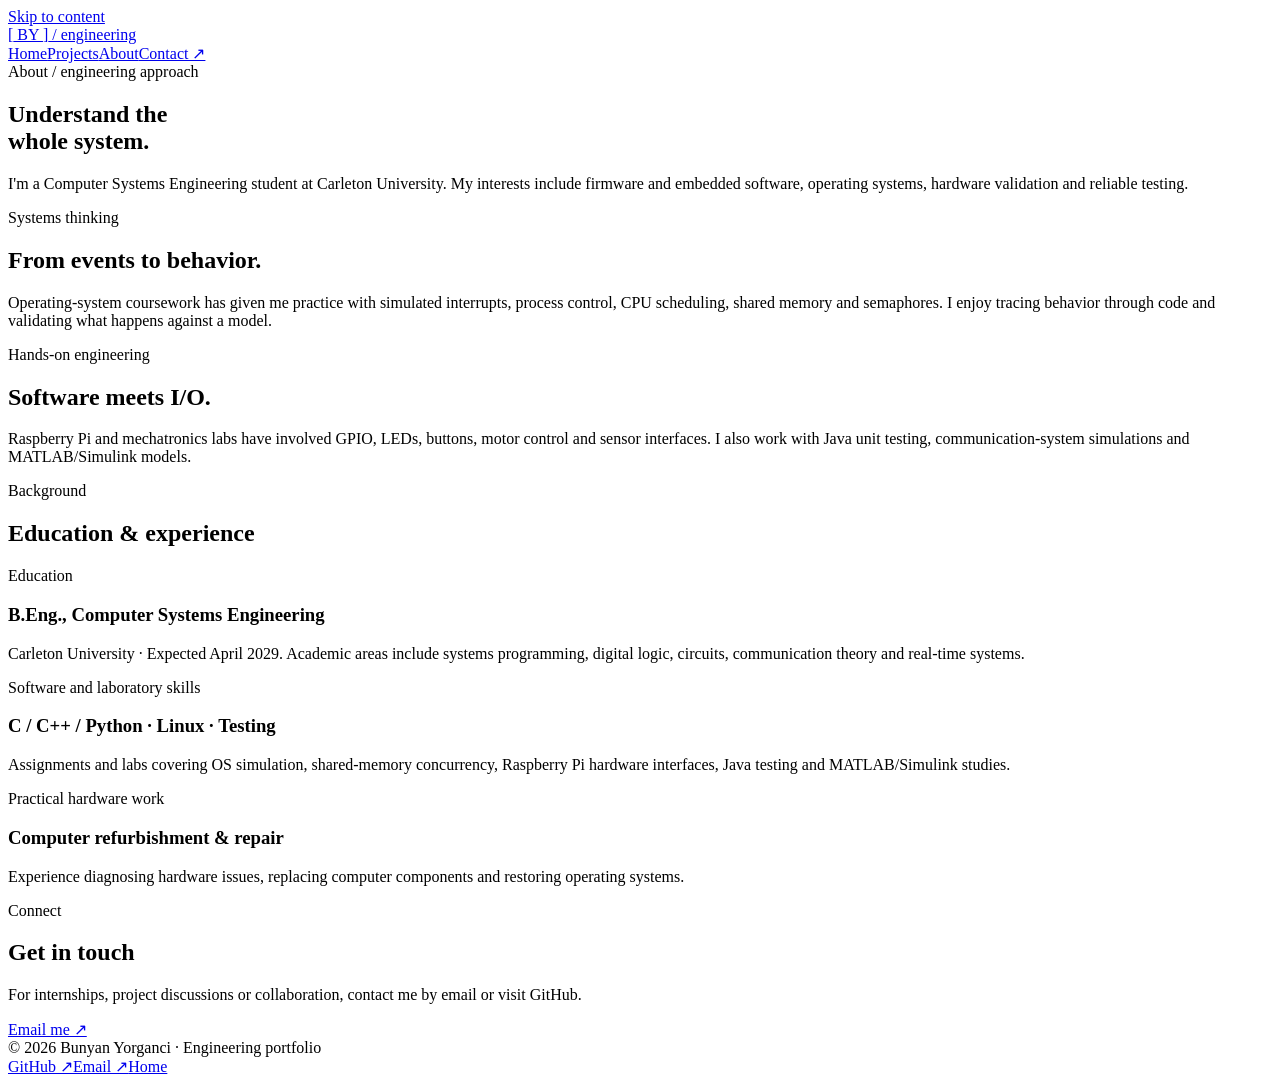
==== about.html @ 50c6dd66 "2026 Refresh" ====
<!doctype html>
<html lang="en"><head><meta charset="utf-8"><meta name="viewport" content="width=device-width, initial-scale=1"><meta name="theme-color" content="#0b1017"><meta name="description" content="About Bunyan Yorganci, a Computer Systems Engineering student interested in C/C++, embedded systems, communication theory, Linux and software verification."><meta property="og:type" content="website"><meta property="og:title" content="About | Bunyan Yorganci"><meta property="og:description" content="About Bunyan Yorganci, a Computer Systems Engineering student interested in C/C++, embedded systems, communication theory, Linux and software verification."><title>About | Bunyan Yorganci</title><link rel="icon" href="data:image/svg+xml,%3Csvg xmlns='http://www.w3.org/2000/svg' viewBox='0 0 64 64'%3E%3Crect width='64' height='64' rx='12' fill='%230b1017'/%3E%3Ctext x='50%25' y='54%25' dominant-baseline='middle' text-anchor='middle' fill='%2374e1ce' font-size='28' font-family='monospace'%3EBY%3C/text%3E%3C/svg%3E"><link rel="stylesheet" href="assets/css/portfolio.css"></head>
<body><a class="skip" href="#main">Skip to content</a><header class="site-header"><div class="wrap header-inner"><a class="wordmark" href="index.html" aria-label="Bunyan Yorganci home"><span class="bracket">[</span> BY <span class="bracket">]</span> / engineering</a><nav class="main-nav" aria-label="Main navigation"><a href="index.html" >Home</a><a href="projects.html" >Projects</a><a href="about.html" aria-current="page">About</a><a class="nav-contact" href="mailto:bunyanyorganci@gmail.com">Contact ↗</a></nav></div></header>
<main id="main"><section class="page-intro wrap"><div class="eyebrow">About / engineering approach</div><h1>Understand the<br><span class="accent">whole system.</span></h1><p class="lead">I'm a Computer Systems Engineering student at Carleton University. My interests include firmware and embedded software, operating systems, hardware validation and reliable testing.</p></section>
<section class="section"><div class="wrap two-col"><div class="text-panel"><div class="eyebrow" style="margin-bottom:15px">Systems thinking</div><h2>From events to behavior.</h2><p>Operating-system coursework has given me practice with simulated interrupts, process control, CPU scheduling, shared memory and semaphores. I enjoy tracing behavior through code and validating what happens against a model.</p></div><div class="text-panel"><div class="eyebrow" style="margin-bottom:15px">Hands-on engineering</div><h2>Software meets I/O.</h2><p>Raspberry Pi and mechatronics labs have involved GPIO, LEDs, buttons, motor control and sensor interfaces. I also work with Java unit testing, communication-system simulations and MATLAB/Simulink models.</p></div></div></section>
<section class="section"><div class="wrap"><div class="section-head"><div><div class="eyebrow">Background</div><h2>Education &amp; experience</h2></div></div><div class="timeline"><div class="timeline-entry"><div class="eyebrow">Education</div><h3>B.Eng., Computer Systems Engineering</h3><p>Carleton University · Expected April 2029. Academic areas include systems programming, digital logic, circuits, communication theory and real-time systems.</p></div><div class="timeline-entry"><div class="eyebrow">Software and laboratory skills</div><h3>C / C++ / Python · Linux · Testing</h3><p>Assignments and labs covering OS simulation, shared-memory concurrency, Raspberry Pi hardware interfaces, Java testing and MATLAB/Simulink studies.</p></div><div class="timeline-entry"><div class="eyebrow">Practical hardware work</div><h3>Computer refurbishment &amp; repair</h3><p>Experience diagnosing hardware issues, replacing computer components and restoring operating systems.</p></div></div></div></section>
<section class="section"><div class="wrap"><div class="callout"><div><div class="eyebrow">Connect</div><h2>Get in touch</h2><p>For internships, project discussions or collaboration, contact me by email or visit GitHub.</p></div><a class="btn btn-primary" href="mailto:bunyanyorganci@gmail.com">Email me ↗</a></div></div></section></main><footer class="footer"><div class="wrap footer-inner"><span>© 2026 Bunyan Yorganci · Engineering portfolio</span><div class="footer-links"><a href="https://github.com/Yorganci" target="_blank" rel="noopener noreferrer">GitHub ↗</a><a href="mailto:bunyanyorganci@gmail.com">Email ↗</a><a href="index.html">Home</a></div></div></footer></body></html>
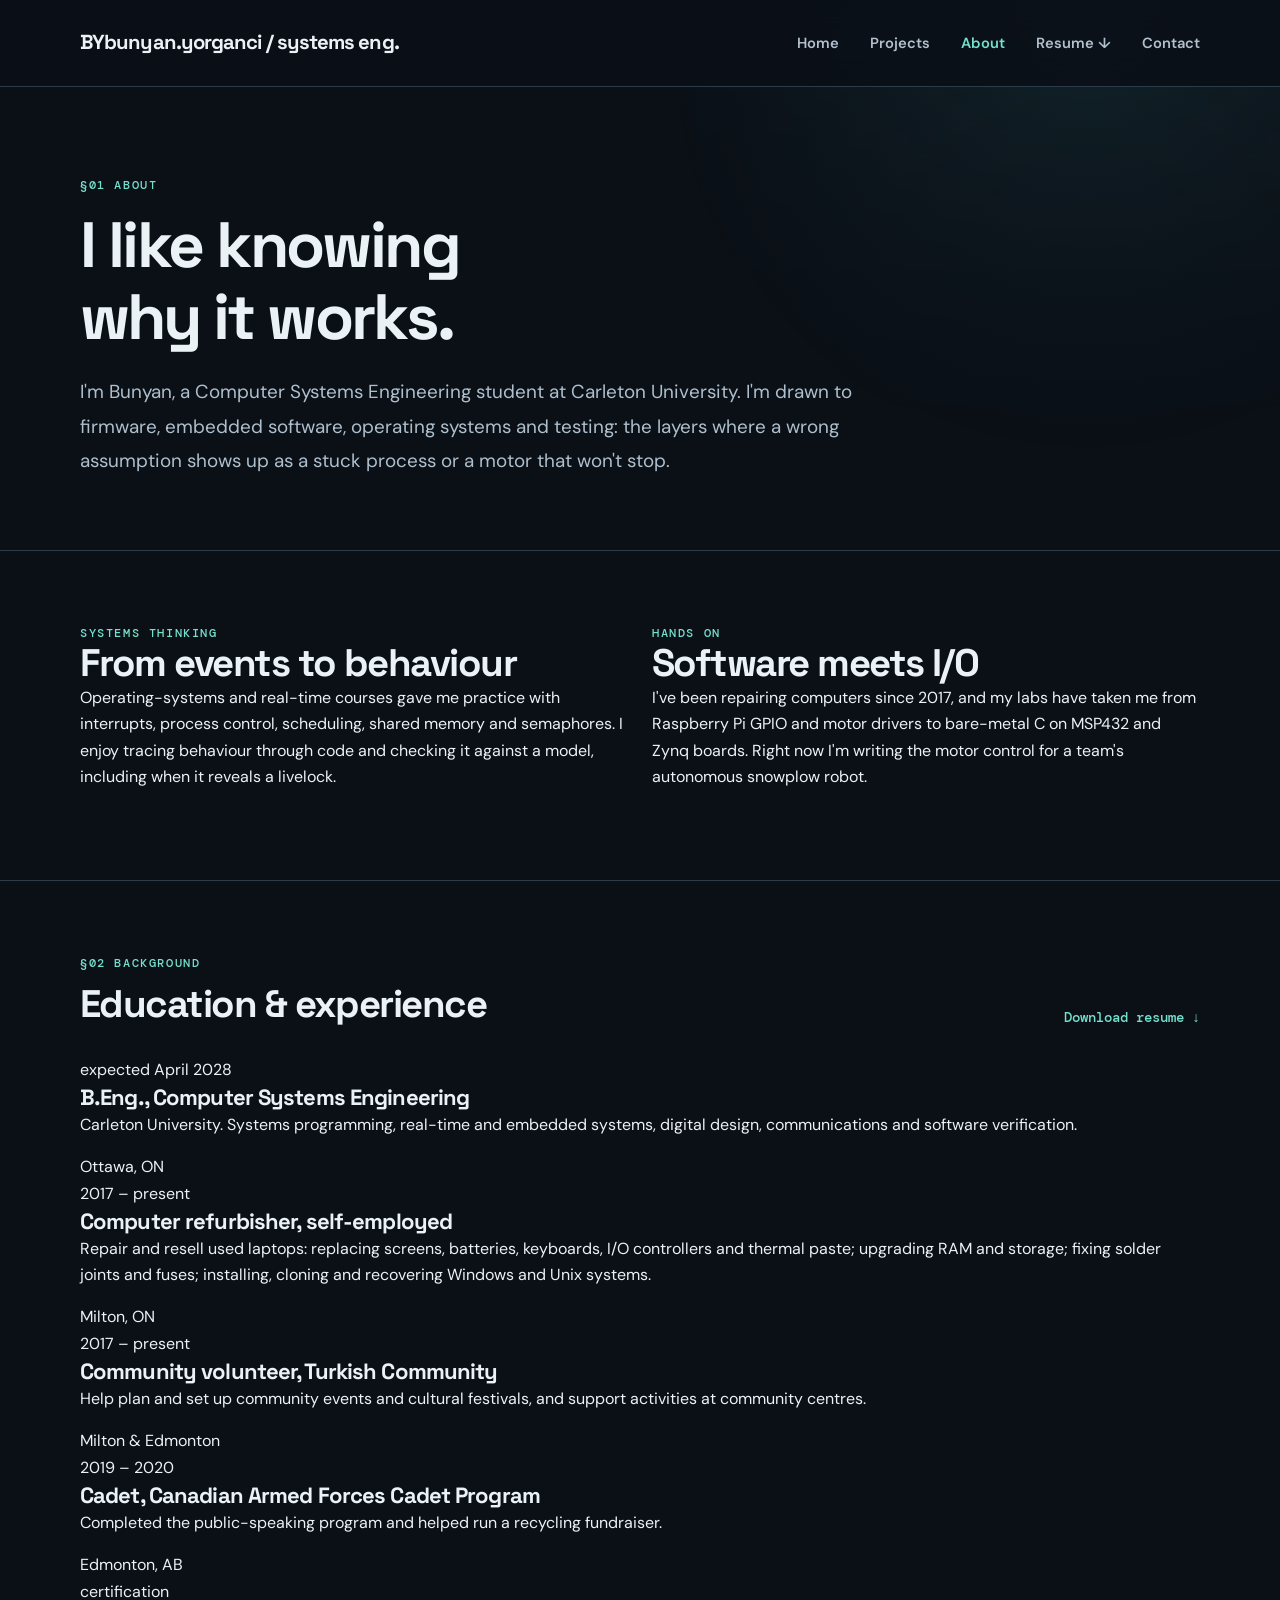
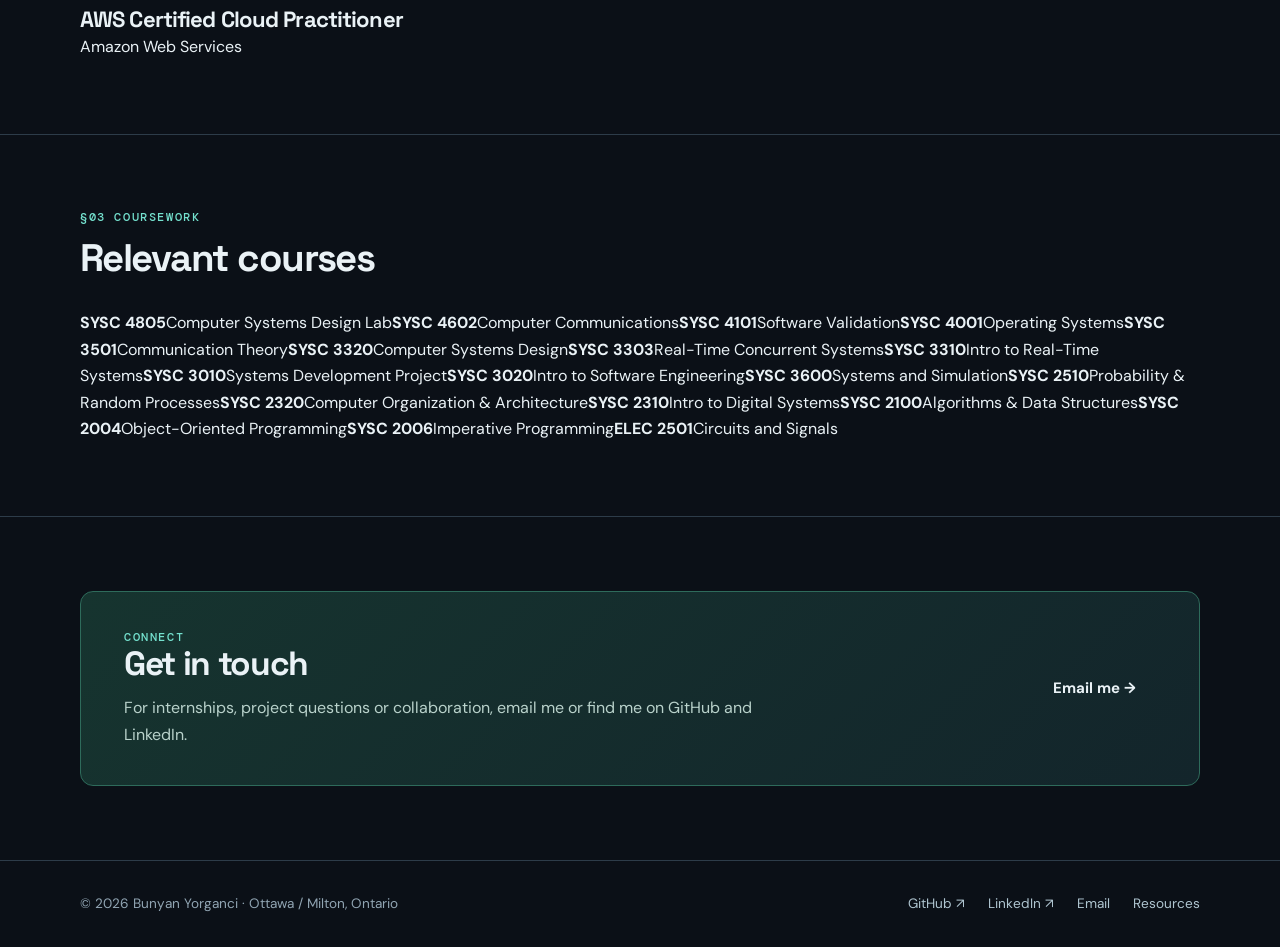
==== commit 592eefe7: "2026 V2" ====
--- a/about.html
+++ b/about.html
@@ -1,7 +1,65 @@
 <!doctype html>
-<html lang="en"><head><meta charset="utf-8"><meta name="viewport" content="width=device-width, initial-scale=1"><meta name="theme-color" content="#0b1017"><meta name="description" content="About Bunyan Yorganci, a Computer Systems Engineering student interested in C/C++, embedded systems, communication theory, Linux and software verification."><meta property="og:type" content="website"><meta property="og:title" content="About | Bunyan Yorganci"><meta property="og:description" content="About Bunyan Yorganci, a Computer Systems Engineering student interested in C/C++, embedded systems, communication theory, Linux and software verification."><title>About | Bunyan Yorganci</title><link rel="icon" href="data:image/svg+xml,%3Csvg xmlns='http://www.w3.org/2000/svg' viewBox='0 0 64 64'%3E%3Crect width='64' height='64' rx='12' fill='%230b1017'/%3E%3Ctext x='50%25' y='54%25' dominant-baseline='middle' text-anchor='middle' fill='%2374e1ce' font-size='28' font-family='monospace'%3EBY%3C/text%3E%3C/svg%3E"><link rel="stylesheet" href="assets/css/portfolio.css"></head>
-<body><a class="skip" href="#main">Skip to content</a><header class="site-header"><div class="wrap header-inner"><a class="wordmark" href="index.html" aria-label="Bunyan Yorganci home"><span class="bracket">[</span> BY <span class="bracket">]</span> / engineering</a><nav class="main-nav" aria-label="Main navigation"><a href="index.html" >Home</a><a href="projects.html" >Projects</a><a href="about.html" aria-current="page">About</a><a class="nav-contact" href="mailto:bunyanyorganci@gmail.com">Contact ↗</a></nav></div></header>
-<main id="main"><section class="page-intro wrap"><div class="eyebrow">About / engineering approach</div><h1>Understand the<br><span class="accent">whole system.</span></h1><p class="lead">I'm a Computer Systems Engineering student at Carleton University. My interests include firmware and embedded software, operating systems, hardware validation and reliable testing.</p></section>
-<section class="section"><div class="wrap two-col"><div class="text-panel"><div class="eyebrow" style="margin-bottom:15px">Systems thinking</div><h2>From events to behavior.</h2><p>Operating-system coursework has given me practice with simulated interrupts, process control, CPU scheduling, shared memory and semaphores. I enjoy tracing behavior through code and validating what happens against a model.</p></div><div class="text-panel"><div class="eyebrow" style="margin-bottom:15px">Hands-on engineering</div><h2>Software meets I/O.</h2><p>Raspberry Pi and mechatronics labs have involved GPIO, LEDs, buttons, motor control and sensor interfaces. I also work with Java unit testing, communication-system simulations and MATLAB/Simulink models.</p></div></div></section>
-<section class="section"><div class="wrap"><div class="section-head"><div><div class="eyebrow">Background</div><h2>Education &amp; experience</h2></div></div><div class="timeline"><div class="timeline-entry"><div class="eyebrow">Education</div><h3>B.Eng., Computer Systems Engineering</h3><p>Carleton University · Expected April 2029. Academic areas include systems programming, digital logic, circuits, communication theory and real-time systems.</p></div><div class="timeline-entry"><div class="eyebrow">Software and laboratory skills</div><h3>C / C++ / Python · Linux · Testing</h3><p>Assignments and labs covering OS simulation, shared-memory concurrency, Raspberry Pi hardware interfaces, Java testing and MATLAB/Simulink studies.</p></div><div class="timeline-entry"><div class="eyebrow">Practical hardware work</div><h3>Computer refurbishment &amp; repair</h3><p>Experience diagnosing hardware issues, replacing computer components and restoring operating systems.</p></div></div></div></section>
-<section class="section"><div class="wrap"><div class="callout"><div><div class="eyebrow">Connect</div><h2>Get in touch</h2><p>For internships, project discussions or collaboration, contact me by email or visit GitHub.</p></div><a class="btn btn-primary" href="mailto:bunyanyorganci@gmail.com">Email me ↗</a></div></div></section></main><footer class="footer"><div class="wrap footer-inner"><span>© 2026 Bunyan Yorganci · Engineering portfolio</span><div class="footer-links"><a href="https://github.com/Yorganci" target="_blank" rel="noopener noreferrer">GitHub ↗</a><a href="mailto:bunyanyorganci@gmail.com">Email ↗</a><a href="index.html">Home</a></div></div></footer></body></html>+<html lang="en">
+<head>
+<meta charset="utf-8">
+<meta name="viewport" content="width=device-width, initial-scale=1">
+<meta name="theme-color" content="#f3f0e8">
+<meta name="description" content="About Bunyan Yorganci, a Computer Systems Engineering student at Carleton University interested in firmware, embedded systems, operating systems and verification.">
+<meta property="og:type" content="website">
+<meta property="og:title" content="About | Bunyan Yorganci">
+<meta property="og:description" content="About Bunyan Yorganci, a Computer Systems Engineering student at Carleton University interested in firmware, embedded systems, operating systems and verification.">
+<title>About | Bunyan Yorganci</title>
+<link rel="icon" href="data:image/svg+xml,%3Csvg xmlns='http://www.w3.org/2000/svg' viewBox='0 0 64 64'%3E%3Crect width='64' height='64' rx='8' fill='%2316181c'/%3E%3Ctext x='50%25' y='56%25' dominant-baseline='middle' text-anchor='middle' fill='%23f3f0e8' font-size='26' font-family='monospace' font-weight='600'%3EBY%3C/text%3E%3C/svg%3E">
+<link rel="stylesheet" href="assets/css/portfolio.css">
+</head>
+<body>
+<a class="skip" href="#main">Skip to content</a>
+<header class="site-header"><div class="wrap header-inner">
+<a class="wordmark" href="index.html" aria-label="Bunyan Yorganci, home"><span class="chip">BY</span><span>bunyan.yorganci <span class="sub">/ systems eng.</span></span></a>
+<nav class="main-nav" aria-label="Main"><a href="index.html">Home</a><a href="projects.html">Projects</a><a href="about.html" aria-current="page">About</a><a href="assets/docs/Bunyan_Yorganci_Resume_Public.pdf" download>Resume ↓</a><a class="nav-cta" href="mailto:bunyanyorganci@gmail.com">Contact</a></nav>
+</div></header>
+<main id="main">
+
+<section class="page-intro wrap">
+  <div class="eyebrow"><span class="ref">§01</span> about</div>
+  <h1>I like knowing<br><span class="hl">why</span> it works.</h1>
+  <p class="lead">I'm Bunyan, a Computer Systems Engineering student at Carleton University. I'm drawn to firmware, embedded software, operating systems and testing: the layers where a wrong assumption shows up as a stuck process or a motor that won't stop.</p>
+</section>
+
+<section class="section"><div class="wrap two-col">
+  <div class="panel"><div class="eyebrow">systems thinking</div><h2>From events to behaviour</h2>
+    <p>Operating-systems and real-time courses gave me practice with interrupts, process control, scheduling, shared memory and semaphores. I enjoy tracing behaviour through code and checking it against a model, including when it reveals a livelock.</p></div>
+  <div class="panel"><div class="eyebrow">hands on</div><h2>Software meets I/O</h2>
+    <p>I've been repairing computers since 2017, and my labs have taken me from Raspberry Pi GPIO and motor drivers to bare-metal C on MSP432 and Zynq boards. Right now I'm writing the motor control for a team's autonomous snowplow robot.</p></div>
+</div></section>
+
+<section class="section"><div class="wrap">
+  <div class="section-head"><div><div class="eyebrow"><span class="ref">§02</span> background</div><h2>Education &amp; experience</h2></div>
+  <a class="text-link" href="assets/docs/Bunyan_Yorganci_Resume_Public.pdf" download>Download resume ↓</a></div>
+  <div class="rows">
+    <div class="row"><span class="when">expected April 2028</span><div><h3>B.Eng., Computer Systems Engineering</h3><p>Carleton University. Systems programming, real-time and embedded systems, digital design, communications and software verification.</p></div><span class="where">Ottawa, ON</span></div>
+    <div class="row"><span class="when">2017 – present</span><div><h3>Computer refurbisher, self-employed</h3><p>Repair and resell used laptops: replacing screens, batteries, keyboards, I/O controllers and thermal paste; upgrading RAM and storage; fixing solder joints and fuses; installing, cloning and recovering Windows and Unix systems.</p></div><span class="where">Milton, ON</span></div>
+    <div class="row"><span class="when">2017 – present</span><div><h3>Community volunteer, Turkish Community</h3><p>Help plan and set up community events and cultural festivals, and support activities at community centres.</p></div><span class="where">Milton &amp; Edmonton</span></div>
+    <div class="row"><span class="when">2019 – 2020</span><div><h3>Cadet, Canadian Armed Forces Cadet Program</h3><p>Completed the public-speaking program and helped run a recycling fundraiser.</p></div><span class="where">Edmonton, AB</span></div>
+    <div class="row"><span class="when">certification</span><div><h3>AWS Certified Cloud Practitioner</h3></div><span class="where">Amazon Web Services</span></div>
+  </div>
+</div></section>
+
+<section class="section"><div class="wrap">
+  <div class="section-head"><div><div class="eyebrow"><span class="ref">§03</span> coursework</div><h2>Relevant courses</h2></div></div>
+  <div class="course-cloud"><span class="course"><b>SYSC 4805</b>Computer Systems Design Lab</span><span class="course"><b>SYSC 4602</b>Computer Communications</span><span class="course"><b>SYSC 4101</b>Software Validation</span><span class="course"><b>SYSC 4001</b>Operating Systems</span><span class="course"><b>SYSC 3501</b>Communication Theory</span><span class="course"><b>SYSC 3320</b>Computer Systems Design</span><span class="course"><b>SYSC 3303</b>Real-Time Concurrent Systems</span><span class="course"><b>SYSC 3310</b>Intro to Real-Time Systems</span><span class="course"><b>SYSC 3010</b>Systems Development Project</span><span class="course"><b>SYSC 3020</b>Intro to Software Engineering</span><span class="course"><b>SYSC 3600</b>Systems and Simulation</span><span class="course"><b>SYSC 2510</b>Probability &amp; Random Processes</span><span class="course"><b>SYSC 2320</b>Computer Organization &amp; Architecture</span><span class="course"><b>SYSC 2310</b>Intro to Digital Systems</span><span class="course"><b>SYSC 2100</b>Algorithms &amp; Data Structures</span><span class="course"><b>SYSC 2004</b>Object-Oriented Programming</span><span class="course"><b>SYSC 2006</b>Imperative Programming</span><span class="course"><b>ELEC 2501</b>Circuits and Signals</span></div>
+</div></section>
+
+<section class="section"><div class="wrap"><div class="callout">
+  <div><div class="eyebrow">connect</div><h2>Get in touch</h2><p>For internships, project questions or collaboration, email me or find me on GitHub and LinkedIn.</p></div>
+  <a class="btn" href="mailto:bunyanyorganci@gmail.com">Email me →</a>
+</div></div></section>
+
+</main>
+<footer class="footer"><div class="wrap footer-inner">
+<span>© 2026 Bunyan Yorganci · Ottawa / Milton, Ontario</span>
+<div class="footer-links"><a href="https://github.com/Yorganci" target="_blank" rel="noopener noreferrer">GitHub ↗</a><a href="https://www.linkedin.com/in/bunyan-yorganci-326a1a2a9/" target="_blank" rel="noopener noreferrer">LinkedIn ↗</a><a href="mailto:bunyanyorganci@gmail.com">Email</a><a href="blog.html">Resources</a></div>
+</div></footer>
+
+</body>
+</html>
--- a/assets/css/portfolio.css
+++ b/assets/css/portfolio.css
@@ -0,0 +1,52 @@
+@import url('https://fonts.googleapis.com/css2?family=DM+Mono:wght@400;500&family=DM+Sans:wght@400;500;600;700&family=Space+Grotesk:wght@400;500;600;700&display=swap');
+:root{--bg:#0b1017;--panel:#111b25;--panel2:#14202c;--text:#eaf2f6;--muted:#9cabba;--line:#2d3c49;--aqua:#74e1ce;--aqua2:#9cfae6;--amber:#eec680;--max:1120px}
+*{box-sizing:border-box}html{scroll-behavior:smooth}body{margin:0;font-family:'DM Sans',system-ui,-apple-system,Segoe UI,sans-serif;color:var(--text);background:var(--bg);line-height:1.65}body:before{content:"";position:absolute;inset:0 0 auto;height:540px;pointer-events:none;background:radial-gradient(circle at 85% 10%,rgba(52,131,137,.17),transparent 35%),linear-gradient(to right,transparent 99.2%,rgba(138,161,173,.045) 99.2%),linear-gradient(to bottom,transparent 99.2%,rgba(138,161,173,.045) 99.2%);background-size:auto,60px 60px,60px 60px;mask-image:linear-gradient(black,transparent)}
+a{color:inherit;text-decoration:none}a:hover{color:var(--aqua2)}a:focus-visible,button:focus-visible{outline:3px solid var(--amber);outline-offset:4px}p{margin:0 0 1rem}.wrap{width:min(var(--max),calc(100% - 52px));margin-inline:auto}.skip{position:absolute;top:-60px;left:15px;background:var(--aqua);padding:10px 14px;color:#0a1618;z-index:10}.skip:focus{top:10px}
+.site-header{position:relative;z-index:2;border-bottom:1px solid var(--line);background:rgba(11,16,23,.87);backdrop-filter:blur(14px)}.header-inner{min-height:86px;display:flex;align-items:center;justify-content:space-between;gap:32px}.wordmark{font-family:'Space Grotesk',sans-serif;font-size:1.27rem;letter-spacing:-.045em;font-weight:700;white-space:nowrap}.wordmark .bracket{color:var(--aqua);font-weight:600}.main-nav{display:flex;gap:31px;flex-wrap:wrap;align-items:center}.main-nav a{color:#b2c0cc;font-size:.92rem;font-weight:600;transition:color .2s}.main-nav a[aria-current='page'],.main-nav a:hover{color:var(--aqua)}.nav-contact{border:1px solid #436a69;padding:9px 17px;border-radius:7px!important;color:var(--aqua)!important}
+.eyebrow{font:500 .77rem 'DM Mono',monospace;letter-spacing:.13em;text-transform:uppercase;color:var(--aqua)}h1,h2,h3{font-family:'Space Grotesk',sans-serif;line-height:1.13;letter-spacing:-.04em;margin:0}h1{font-size:clamp(2.9rem,6vw,5.6rem);font-weight:700}h2{font-size:clamp(1.9rem,3vw,2.75rem)}h3{font-size:1.38rem;line-height:1.3}h1 .accent,h2 .accent{color:var(--aqua)}.lead{font-size:clamp(1.05rem,1.7vw,1.18rem);color:#aebfcd;max-width:620px;line-height:1.85}.hero{padding:104px 0 96px;display:grid;grid-template-columns:1.19fr .81fr;gap:64px;align-items:center}.hero .eyebrow{margin-bottom:28px}.hero h1{margin-bottom:28px}.hero .lead{margin-bottom:35px}.actions{display:flex;gap:13px;flex-wrap:wrap;margin-top:28px}.btn{display:inline-flex;align-items:center;justify-content:center;gap:9px;padding:12px 20px;border-radius:7px;font-size:.94rem;font-weight:700;transition:transform .2s,background .2s}.btn:hover{transform:translateY(-2px)}.btn-primary{background:var(--aqua);color:#081417}.btn-primary:hover{background:var(--aqua2);color:#081417}.btn-outline{border:1px solid #4b6272;color:var(--text)}.btn-outline:hover{border-color:var(--aqua);color:var(--aqua)}.small-note{font-size:.83rem;color:#8296a8;margin-top:22px}
+.terminal{background:linear-gradient(150deg,#152634,#0e1720);border:1px solid #37525c;border-radius:13px;box-shadow:0 30px 80px #0004;overflow:hidden;transform:rotate(1deg)}.terminal-top{display:flex;gap:7px;align-items:center;padding:17px 21px;border-bottom:1px solid #31434c;background:#172530}.dot{width:8px;height:8px;border-radius:50%;background:#728b98}.dot:first-child{background:#df9b8c}.dot:nth-child(2){background:#e9c57b}.dot:nth-child(3){background:#72c8a6}.terminal-label{margin-left:auto;font:400 .67rem 'DM Mono',monospace;color:#91a7b4}.terminal-body{padding:26px 26px 32px;font:400 .85rem/2 'DM Mono',monospace;color:#b8cad6}.prompt{color:var(--aqua)}.term-value{color:var(--amber)}.term-divider{border:0;border-top:1px dashed #344c56;margin:17px 0}.term-status{display:flex;align-items:center;gap:10px;color:#abd7c4}.pulse{width:7px;height:7px;background:var(--aqua);box-shadow:0 0 0 4px #74e1ce16;border-radius:50%}
+.section{padding:74px 0;border-top:1px solid var(--line)}.section-head{display:flex;align-items:end;justify-content:space-between;gap:24px;margin-bottom:31px}.section-head .eyebrow{margin-bottom:11px}.section-head p{color:var(--muted);max-width:620px;margin-top:13px;margin-bottom:0}.text-link{font:500 .87rem 'DM Mono',monospace;color:var(--aqua);white-space:nowrap}.text-link:hover{color:var(--aqua2)}.cards{display:grid;grid-template-columns:repeat(3,minmax(0,1fr));gap:18px}.project-card{display:flex;flex-direction:column;border:1px solid var(--line);border-radius:11px;padding:27px;background:linear-gradient(155deg,#14222d,#101821);min-height:305px;transition:transform .2s,border-color .2s}.project-card:hover{transform:translateY(-4px);border-color:#5b877f}.card-index{font:500 .78rem 'DM Mono',monospace;color:var(--aqua);margin-bottom:28px}.card-tag{font:500 .69rem 'DM Mono',monospace;text-transform:uppercase;letter-spacing:.08em;color:var(--amber);margin-bottom:11px}.project-card h3{margin-bottom:14px}.project-card p{color:#aabac6;font-size:.94rem;line-height:1.72}.tags{display:flex;gap:7px;flex-wrap:wrap;margin-top:auto;padding-top:17px}.tag{display:inline-block;padding:4px 8px;border:1px solid #3b505b;border-radius:4px;color:#a9c2cb;font:400 .71rem 'DM Mono',monospace}.card-link{align-self:start;margin-top:21px;font-size:.88rem;color:var(--aqua);font-weight:700}
+.skill-grid{display:grid;grid-template-columns:repeat(3,minmax(0,1fr));gap:18px}.skill-panel{border-top:2px solid #4f8a87;background:#111b24;padding:24px 27px;min-height:150px}.skill-panel h3{font-size:1.04rem;margin-bottom:13px}.skill-panel p{color:#a6b9c5;font-size:.94rem}.callout{background:linear-gradient(135deg,#16342f,#13252b);border:1px solid #2e6b5b;border-radius:13px;padding:37px 43px;display:flex;justify-content:space-between;align-items:center;gap:25px}.callout h2{font-size:2.1rem}.callout p{color:#b9d2cb;margin:12px 0 0;max-width:650px}.footer{border-top:1px solid var(--line);padding:32px 0;color:#91a5b3}.footer-inner{display:flex;justify-content:space-between;flex-wrap:wrap;gap:18px;font-size:.85rem}.footer-links{display:flex;gap:23px}.footer a{color:#afc5d0}.footer a:hover{color:var(--aqua)}
+.page-intro{padding:90px 0 55px}.page-intro h1{font-size:clamp(2.6rem,5vw,4.6rem);margin:16px 0 21px}.page-intro .lead{max-width:790px}.detail-list{display:grid;gap:19px;padding-bottom:80px}.detail{display:grid;grid-template-columns:1fr 1.4fr;gap:40px;padding:37px;background:#111b25;border:1px solid var(--line);border-radius:12px;scroll-margin-top:24px}.detail .eyebrow{margin-bottom:14px}.detail h2{font-size:1.85rem;margin-bottom:19px}.detail-description{color:#adbec8}.detail-right h3{font-size:1rem;margin-bottom:12px}.detail-right p,.detail-right li{color:#b6c6d0;font-size:.95rem}.detail-right ul{padding-left:18px;margin-top:12px}.detail-right li{margin-bottom:8px}.detail .tags{margin-top:18px}.detail-note{font-size:.82rem;color:#8ea3b0;padding-top:16px;border-top:1px solid var(--line);margin-top:20px}.two-col{display:grid;grid-template-columns:1fr 1fr;gap:24px}.text-panel{border:1px solid var(--line);border-radius:10px;background:var(--panel);padding:33px}.text-panel h3{margin-bottom:18px}.text-panel p{color:var(--muted)}.timeline{border-left:1px solid #477d79;padding-left:23px}.timeline-entry{position:relative;margin-bottom:30px}.timeline-entry:before{content:"";position:absolute;left:-29px;top:9px;background:var(--aqua);width:9px;height:9px;border-radius:50%}.timeline-entry h3{font-size:1.14rem}.timeline-entry .eyebrow{font-size:.7rem;margin-bottom:8px}.timeline-entry p{margin-top:9px;color:var(--muted)}.playground{display:flex;flex-wrap:wrap;gap:10px}.playground a{padding:10px 15px;border:1px solid #405867;border-radius:7px;color:#bdd0d8;font-size:.91rem}.playground a:hover{border-color:var(--aqua);color:var(--aqua)}
+@media(max-width:920px){.hero{grid-template-columns:1fr;gap:38px;padding-top:76px}.terminal{max-width:630px;transform:none}.cards{grid-template-columns:repeat(2,minmax(0,1fr))}.detail{grid-template-columns:1fr;gap:14px}.skill-grid{grid-template-columns:1fr 1fr}}
+@media(max-width:640px){.wrap{width:min(var(--max),calc(100% - 32px))}.header-inner{min-height:75px;align-items:flex-start;flex-direction:column;padding:18px 0;gap:16px}.main-nav{gap:17px}.main-nav a{font-size:.83rem}.nav-contact{padding:6px 10px}.hero{padding:68px 0 64px}h1{font-size:2.85rem}.terminal-body{padding:20px 19px;font-size:.72rem}.cards,.skill-grid,.two-col{grid-template-columns:1fr}.section{padding:56px 0}.section-head{display:block}.section-head .text-link{display:inline-block;margin-top:17px}.project-card{min-height:270px}.callout{padding:28px;display:block}.callout .btn{margin-top:22px}.detail{padding:25px}.page-intro{padding:62px 0 28px}.footer-inner{display:block}.footer-links{margin-top:15px}.callout h2{font-size:1.7rem}}
+@media(prefers-reduced-motion:reduce){*{scroll-behavior:auto!important;transition:none!important}}
+
+.project-figure{margin:16px 0}.project-figure img{width:100%;height:auto;display:block;border-radius:8px;border:1px solid #425663;background:#fff}.project-figure figcaption{margin-top:8px;color:#92a6b5;font-size:.78rem}
+
+/* Portfolio 2026 refresh: clearer cards, visuals and accessible status labels */
+.feature-layout{display:grid;grid-template-columns:1fr 1fr;gap:22px}
+.visual-panel{border:1px solid var(--line);border-radius:12px;padding:21px;background:radial-gradient(circle at 80% 0%,#1d4450,transparent 50%),#10202b;overflow:hidden}
+.visual-panel svg{width:100%;height:auto;display:block}
+.visual-panel figcaption{font-size:.77rem;color:#a8bdc8;margin-top:8px}
+.label-row{display:flex;gap:8px;align-items:center;flex-wrap:wrap;margin:0 0 20px}
+.micro-label{font:500 .7rem 'DM Mono',monospace;padding:4px 9px;border:1px solid #486570;border-radius:50px;color:#c3d8e2}
+.micro-label.lime{border-color:#3d766c;color:var(--aqua)}
+.micro-label.amber{border-color:#8b7451;color:var(--amber)}
+.project-grid{display:grid;grid-template-columns:repeat(2,minmax(0,1fr));gap:22px}
+.project-tile{border:1px solid var(--line);border-radius:12px;background:linear-gradient(135deg,#12202c,#101924);padding:28px 29px 25px;min-height:260px;display:flex;flex-direction:column;gap:12px}
+.project-tile:hover{border-color:#68cabc}
+.project-tile h3{font-size:1.34rem}
+.project-tile p{color:#b3c4d0;font-size:.95rem;line-height:1.68}
+.project-tile .tags{margin-top:auto}
+.project-tile .card-link{padding-top:12px}
+.project-kicker{font:.75rem 'DM Mono',monospace;color:var(--aqua);letter-spacing:.035em}
+.evidence{display:block;color:#8eabb8;font-size:.79rem;margin-top:15px}
+.case-list{max-width:940px;margin:0 auto}
+.case{border-top:1px solid var(--line);padding:44px 0;scroll-margin-top:22px;display:grid;grid-template-columns:32% 1fr;gap:38px}
+.case h2{font-size:1.65rem;margin:14px 0}
+.case h3{font-size:1rem;font-weight:700;letter-spacing:0;margin:0 0 13px}
+.case p{color:#b7c8d1}
+.case ul{color:#becbd5;line-height:1.75;padding-left:22px;margin:0}
+.case li+li{margin-top:9px}
+.case .tags{margin:13px 0 20px}
+.case .case-note{font-size:.82rem;color:#97adbb;border-left:2px solid #4b726e;padding-left:12px;margin-top:20px}
+.case img{width:100%;max-height:250px;object-fit:contain;background:#13222e;border:1px solid #314552;border-radius:10px}
+.case .case-image-caption{font-size:.77rem;text-align:center;color:#89a0ae;margin:6px 0 0}
+.inset{margin:24px 0;border:1px solid #344f5a;border-radius:12px;background:#142632;padding:22px}
+.inset strong{color:#d7edf0}
+.case-graphic{background:#11222e;border:1px solid #294652;border-radius:10px;padding:12px;margin-top:24px}
+.case-graphic svg{width:100%;max-height:200px;display:block}
+@media(max-width:840px){.case{grid-template-columns:1fr;gap:12px}.project-grid,.feature-layout{grid-template-columns:1fr}}
+@media(max-width:620px){.project-tile{padding:23px 20px;min-height:0}.case{padding:34px 0}}
+@media(prefers-reduced-motion:reduce){*,*:before,*:after{scroll-behavior:auto!important;transition:none!important}}
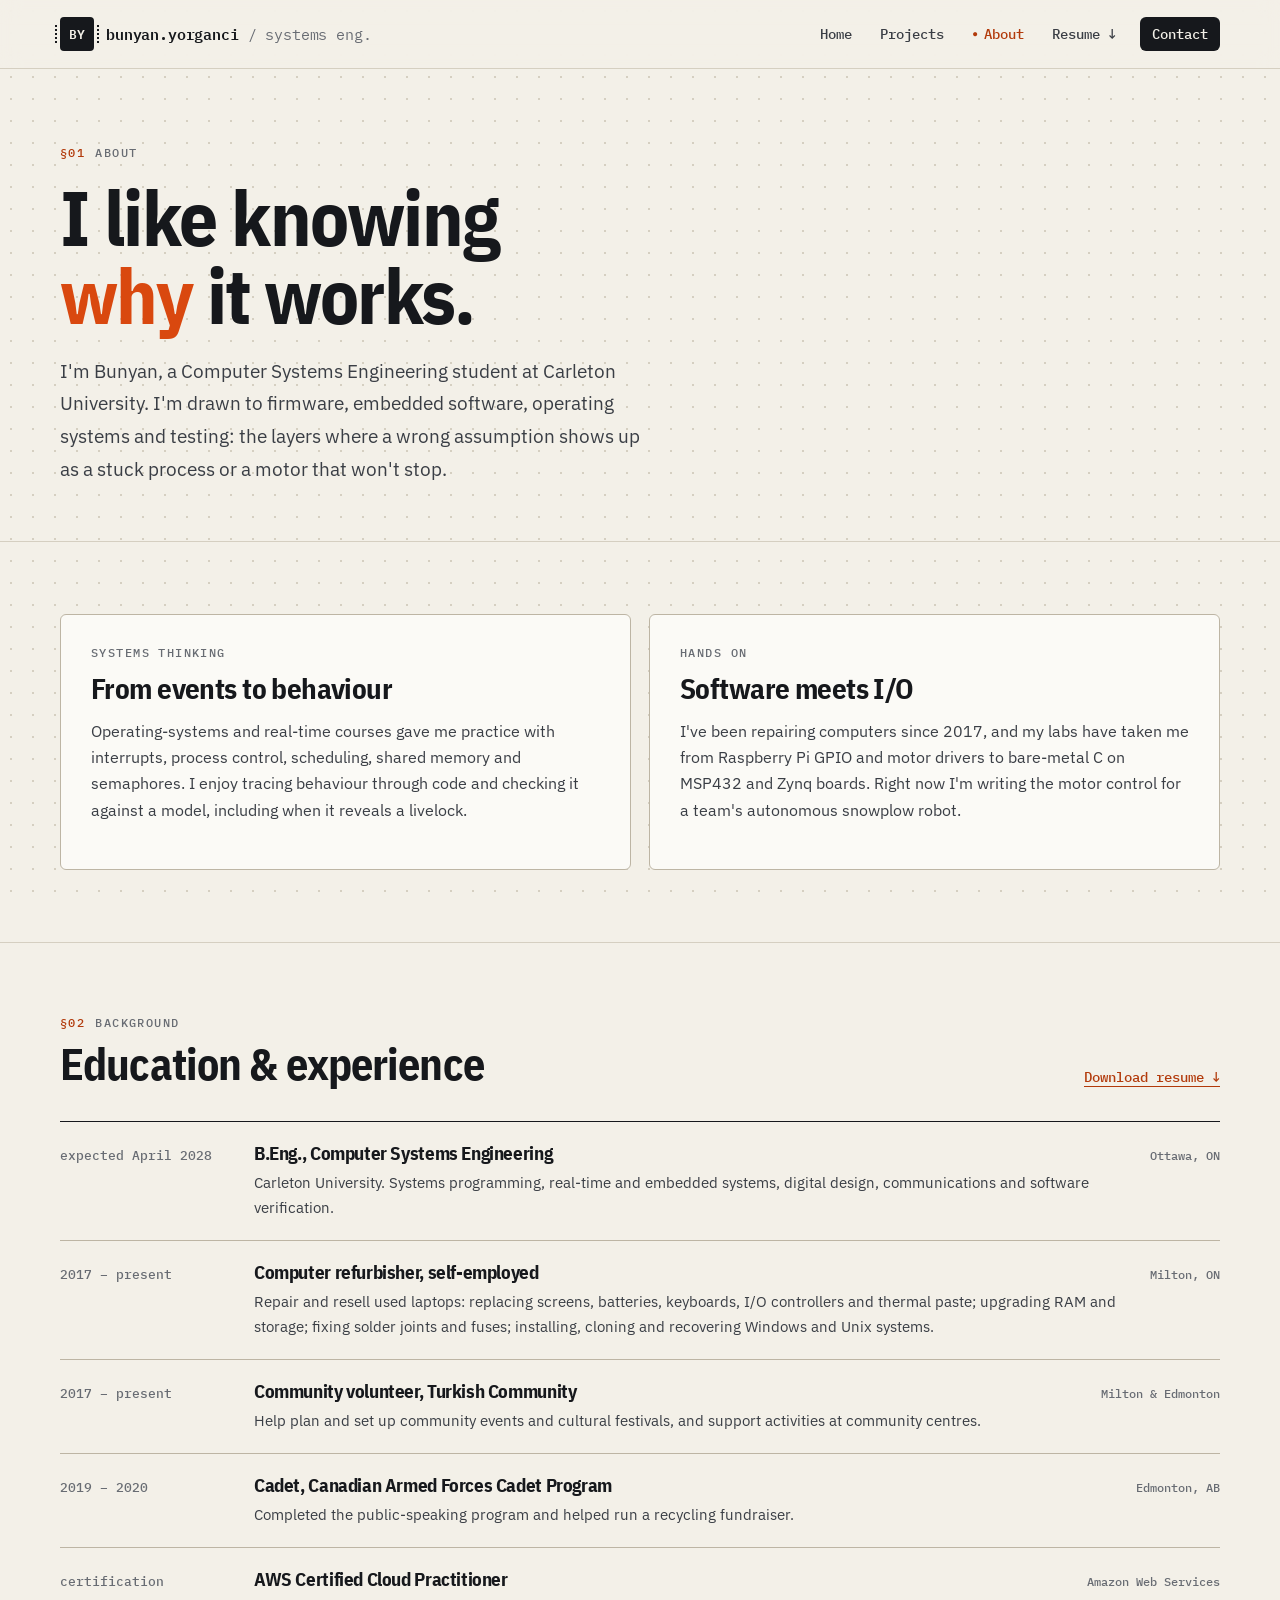
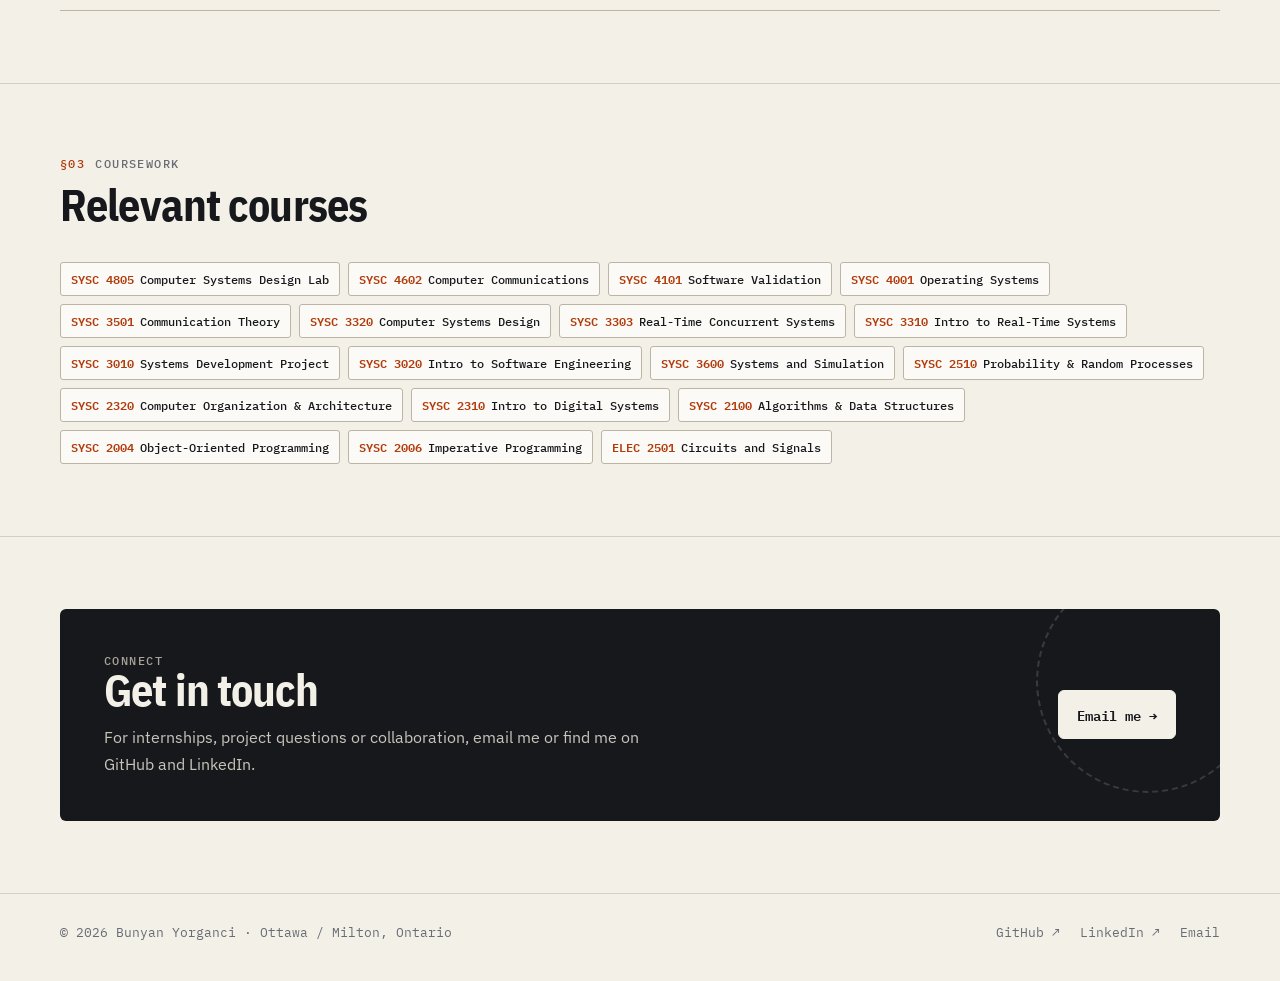
==== commit 9f143336: "2026 V2.2" ====
--- a/about.html
+++ b/about.html
@@ -58,7 +58,7 @@
 </main>
 <footer class="footer"><div class="wrap footer-inner">
 <span>© 2026 Bunyan Yorganci · Ottawa / Milton, Ontario</span>
-<div class="footer-links"><a href="https://github.com/Yorganci" target="_blank" rel="noopener noreferrer">GitHub ↗</a><a href="https://www.linkedin.com/in/bunyan-yorganci-326a1a2a9/" target="_blank" rel="noopener noreferrer">LinkedIn ↗</a><a href="mailto:bunyanyorganci@gmail.com">Email</a><a href="blog.html">Resources</a></div>
+<div class="footer-links"><a href="https://github.com/Yorganci" target="_blank" rel="noopener noreferrer">GitHub ↗</a><a href="https://www.linkedin.com/in/bunyan-yorganci-326a1a2a9/" target="_blank" rel="noopener noreferrer">LinkedIn ↗</a><a href="mailto:bunyanyorganci@gmail.com">Email</a></div>
 </div></footer>
 
 </body>
--- a/assets/css/portfolio.css
+++ b/assets/css/portfolio.css
@@ -1,52 +1,194 @@
-@import url('https://fonts.googleapis.com/css2?family=DM+Mono:wght@400;500&family=DM+Sans:wght@400;500;600;700&family=Space+Grotesk:wght@400;500;600;700&display=swap');
-:root{--bg:#0b1017;--panel:#111b25;--panel2:#14202c;--text:#eaf2f6;--muted:#9cabba;--line:#2d3c49;--aqua:#74e1ce;--aqua2:#9cfae6;--amber:#eec680;--max:1120px}
-*{box-sizing:border-box}html{scroll-behavior:smooth}body{margin:0;font-family:'DM Sans',system-ui,-apple-system,Segoe UI,sans-serif;color:var(--text);background:var(--bg);line-height:1.65}body:before{content:"";position:absolute;inset:0 0 auto;height:540px;pointer-events:none;background:radial-gradient(circle at 85% 10%,rgba(52,131,137,.17),transparent 35%),linear-gradient(to right,transparent 99.2%,rgba(138,161,173,.045) 99.2%),linear-gradient(to bottom,transparent 99.2%,rgba(138,161,173,.045) 99.2%);background-size:auto,60px 60px,60px 60px;mask-image:linear-gradient(black,transparent)}
-a{color:inherit;text-decoration:none}a:hover{color:var(--aqua2)}a:focus-visible,button:focus-visible{outline:3px solid var(--amber);outline-offset:4px}p{margin:0 0 1rem}.wrap{width:min(var(--max),calc(100% - 52px));margin-inline:auto}.skip{position:absolute;top:-60px;left:15px;background:var(--aqua);padding:10px 14px;color:#0a1618;z-index:10}.skip:focus{top:10px}
-.site-header{position:relative;z-index:2;border-bottom:1px solid var(--line);background:rgba(11,16,23,.87);backdrop-filter:blur(14px)}.header-inner{min-height:86px;display:flex;align-items:center;justify-content:space-between;gap:32px}.wordmark{font-family:'Space Grotesk',sans-serif;font-size:1.27rem;letter-spacing:-.045em;font-weight:700;white-space:nowrap}.wordmark .bracket{color:var(--aqua);font-weight:600}.main-nav{display:flex;gap:31px;flex-wrap:wrap;align-items:center}.main-nav a{color:#b2c0cc;font-size:.92rem;font-weight:600;transition:color .2s}.main-nav a[aria-current='page'],.main-nav a:hover{color:var(--aqua)}.nav-contact{border:1px solid #436a69;padding:9px 17px;border-radius:7px!important;color:var(--aqua)!important}
-.eyebrow{font:500 .77rem 'DM Mono',monospace;letter-spacing:.13em;text-transform:uppercase;color:var(--aqua)}h1,h2,h3{font-family:'Space Grotesk',sans-serif;line-height:1.13;letter-spacing:-.04em;margin:0}h1{font-size:clamp(2.9rem,6vw,5.6rem);font-weight:700}h2{font-size:clamp(1.9rem,3vw,2.75rem)}h3{font-size:1.38rem;line-height:1.3}h1 .accent,h2 .accent{color:var(--aqua)}.lead{font-size:clamp(1.05rem,1.7vw,1.18rem);color:#aebfcd;max-width:620px;line-height:1.85}.hero{padding:104px 0 96px;display:grid;grid-template-columns:1.19fr .81fr;gap:64px;align-items:center}.hero .eyebrow{margin-bottom:28px}.hero h1{margin-bottom:28px}.hero .lead{margin-bottom:35px}.actions{display:flex;gap:13px;flex-wrap:wrap;margin-top:28px}.btn{display:inline-flex;align-items:center;justify-content:center;gap:9px;padding:12px 20px;border-radius:7px;font-size:.94rem;font-weight:700;transition:transform .2s,background .2s}.btn:hover{transform:translateY(-2px)}.btn-primary{background:var(--aqua);color:#081417}.btn-primary:hover{background:var(--aqua2);color:#081417}.btn-outline{border:1px solid #4b6272;color:var(--text)}.btn-outline:hover{border-color:var(--aqua);color:var(--aqua)}.small-note{font-size:.83rem;color:#8296a8;margin-top:22px}
-.terminal{background:linear-gradient(150deg,#152634,#0e1720);border:1px solid #37525c;border-radius:13px;box-shadow:0 30px 80px #0004;overflow:hidden;transform:rotate(1deg)}.terminal-top{display:flex;gap:7px;align-items:center;padding:17px 21px;border-bottom:1px solid #31434c;background:#172530}.dot{width:8px;height:8px;border-radius:50%;background:#728b98}.dot:first-child{background:#df9b8c}.dot:nth-child(2){background:#e9c57b}.dot:nth-child(3){background:#72c8a6}.terminal-label{margin-left:auto;font:400 .67rem 'DM Mono',monospace;color:#91a7b4}.terminal-body{padding:26px 26px 32px;font:400 .85rem/2 'DM Mono',monospace;color:#b8cad6}.prompt{color:var(--aqua)}.term-value{color:var(--amber)}.term-divider{border:0;border-top:1px dashed #344c56;margin:17px 0}.term-status{display:flex;align-items:center;gap:10px;color:#abd7c4}.pulse{width:7px;height:7px;background:var(--aqua);box-shadow:0 0 0 4px #74e1ce16;border-radius:50%}
-.section{padding:74px 0;border-top:1px solid var(--line)}.section-head{display:flex;align-items:end;justify-content:space-between;gap:24px;margin-bottom:31px}.section-head .eyebrow{margin-bottom:11px}.section-head p{color:var(--muted);max-width:620px;margin-top:13px;margin-bottom:0}.text-link{font:500 .87rem 'DM Mono',monospace;color:var(--aqua);white-space:nowrap}.text-link:hover{color:var(--aqua2)}.cards{display:grid;grid-template-columns:repeat(3,minmax(0,1fr));gap:18px}.project-card{display:flex;flex-direction:column;border:1px solid var(--line);border-radius:11px;padding:27px;background:linear-gradient(155deg,#14222d,#101821);min-height:305px;transition:transform .2s,border-color .2s}.project-card:hover{transform:translateY(-4px);border-color:#5b877f}.card-index{font:500 .78rem 'DM Mono',monospace;color:var(--aqua);margin-bottom:28px}.card-tag{font:500 .69rem 'DM Mono',monospace;text-transform:uppercase;letter-spacing:.08em;color:var(--amber);margin-bottom:11px}.project-card h3{margin-bottom:14px}.project-card p{color:#aabac6;font-size:.94rem;line-height:1.72}.tags{display:flex;gap:7px;flex-wrap:wrap;margin-top:auto;padding-top:17px}.tag{display:inline-block;padding:4px 8px;border:1px solid #3b505b;border-radius:4px;color:#a9c2cb;font:400 .71rem 'DM Mono',monospace}.card-link{align-self:start;margin-top:21px;font-size:.88rem;color:var(--aqua);font-weight:700}
-.skill-grid{display:grid;grid-template-columns:repeat(3,minmax(0,1fr));gap:18px}.skill-panel{border-top:2px solid #4f8a87;background:#111b24;padding:24px 27px;min-height:150px}.skill-panel h3{font-size:1.04rem;margin-bottom:13px}.skill-panel p{color:#a6b9c5;font-size:.94rem}.callout{background:linear-gradient(135deg,#16342f,#13252b);border:1px solid #2e6b5b;border-radius:13px;padding:37px 43px;display:flex;justify-content:space-between;align-items:center;gap:25px}.callout h2{font-size:2.1rem}.callout p{color:#b9d2cb;margin:12px 0 0;max-width:650px}.footer{border-top:1px solid var(--line);padding:32px 0;color:#91a5b3}.footer-inner{display:flex;justify-content:space-between;flex-wrap:wrap;gap:18px;font-size:.85rem}.footer-links{display:flex;gap:23px}.footer a{color:#afc5d0}.footer a:hover{color:var(--aqua)}
-.page-intro{padding:90px 0 55px}.page-intro h1{font-size:clamp(2.6rem,5vw,4.6rem);margin:16px 0 21px}.page-intro .lead{max-width:790px}.detail-list{display:grid;gap:19px;padding-bottom:80px}.detail{display:grid;grid-template-columns:1fr 1.4fr;gap:40px;padding:37px;background:#111b25;border:1px solid var(--line);border-radius:12px;scroll-margin-top:24px}.detail .eyebrow{margin-bottom:14px}.detail h2{font-size:1.85rem;margin-bottom:19px}.detail-description{color:#adbec8}.detail-right h3{font-size:1rem;margin-bottom:12px}.detail-right p,.detail-right li{color:#b6c6d0;font-size:.95rem}.detail-right ul{padding-left:18px;margin-top:12px}.detail-right li{margin-bottom:8px}.detail .tags{margin-top:18px}.detail-note{font-size:.82rem;color:#8ea3b0;padding-top:16px;border-top:1px solid var(--line);margin-top:20px}.two-col{display:grid;grid-template-columns:1fr 1fr;gap:24px}.text-panel{border:1px solid var(--line);border-radius:10px;background:var(--panel);padding:33px}.text-panel h3{margin-bottom:18px}.text-panel p{color:var(--muted)}.timeline{border-left:1px solid #477d79;padding-left:23px}.timeline-entry{position:relative;margin-bottom:30px}.timeline-entry:before{content:"";position:absolute;left:-29px;top:9px;background:var(--aqua);width:9px;height:9px;border-radius:50%}.timeline-entry h3{font-size:1.14rem}.timeline-entry .eyebrow{font-size:.7rem;margin-bottom:8px}.timeline-entry p{margin-top:9px;color:var(--muted)}.playground{display:flex;flex-wrap:wrap;gap:10px}.playground a{padding:10px 15px;border:1px solid #405867;border-radius:7px;color:#bdd0d8;font-size:.91rem}.playground a:hover{border-color:var(--aqua);color:var(--aqua)}
-@media(max-width:920px){.hero{grid-template-columns:1fr;gap:38px;padding-top:76px}.terminal{max-width:630px;transform:none}.cards{grid-template-columns:repeat(2,minmax(0,1fr))}.detail{grid-template-columns:1fr;gap:14px}.skill-grid{grid-template-columns:1fr 1fr}}
-@media(max-width:640px){.wrap{width:min(var(--max),calc(100% - 32px))}.header-inner{min-height:75px;align-items:flex-start;flex-direction:column;padding:18px 0;gap:16px}.main-nav{gap:17px}.main-nav a{font-size:.83rem}.nav-contact{padding:6px 10px}.hero{padding:68px 0 64px}h1{font-size:2.85rem}.terminal-body{padding:20px 19px;font-size:.72rem}.cards,.skill-grid,.two-col{grid-template-columns:1fr}.section{padding:56px 0}.section-head{display:block}.section-head .text-link{display:inline-block;margin-top:17px}.project-card{min-height:270px}.callout{padding:28px;display:block}.callout .btn{margin-top:22px}.detail{padding:25px}.page-intro{padding:62px 0 28px}.footer-inner{display:block}.footer-links{margin-top:15px}.callout h2{font-size:1.7rem}}
-@media(prefers-reduced-motion:reduce){*{scroll-behavior:auto!important;transition:none!important}}
+/* Bunyan Yorganci — portfolio, 2026 redesign ("component datasheet") */
+@import url('https://fonts.googleapis.com/css2?family=IBM+Plex+Mono:wght@400;500;600&family=IBM+Plex+Sans:wght@400;500;600;700&family=IBM+Plex+Sans+Condensed:wght@600;700&display=swap');
 
-.project-figure{margin:16px 0}.project-figure img{width:100%;height:auto;display:block;border-radius:8px;border:1px solid #425663;background:#fff}.project-figure figcaption{margin-top:8px;color:#92a6b5;font-size:.78rem}
+:root{
+  --paper:#f3f0e8; --paper-2:#ebe6da; --card:#fbfaf6;
+  --ink:#16181c; --ink-2:#3a3e45; --muted:#686c73; --line:#d5cfc1; --line-2:#bdb5a4;
+  --signal:#d9480f; --signal-ink:#b23a0b; --trace:#2f6f4f; --amber:#c98a12;
+  --max:1160px; --r:6px;
+  --mono:'IBM Plex Mono',ui-monospace,SFMono-Regular,Menlo,monospace;
+  --sans:'IBM Plex Sans',system-ui,-apple-system,'Segoe UI',sans-serif;
+  --cond:'IBM Plex Sans Condensed','IBM Plex Sans',system-ui,sans-serif;
+}
+*{box-sizing:border-box}
+html{scroll-behavior:smooth}
+body{margin:0;font:400 1rem/1.65 var(--sans);color:var(--ink);background:var(--paper);
+  background-image:radial-gradient(var(--line) .8px,transparent .8px);background-size:22px 22px;background-attachment:fixed}
+a{color:inherit;text-decoration:none}
+a:focus-visible,button:focus-visible{outline:2px solid var(--signal);outline-offset:3px}
+p{margin:0 0 1rem}
+img{max-width:100%;display:block}
+.wrap{width:min(var(--max),calc(100% - 48px));margin-inline:auto}
+.skip{position:absolute;left:12px;top:-60px;background:var(--ink);color:var(--paper);padding:10px 14px;z-index:20}
+.skip:focus{top:10px}
+.mono{font-family:var(--mono)}
+.sr-only{position:absolute;width:1px;height:1px;overflow:hidden;clip:rect(0 0 0 0)}
 
-/* Portfolio 2026 refresh: clearer cards, visuals and accessible status labels */
-.feature-layout{display:grid;grid-template-columns:1fr 1fr;gap:22px}
-.visual-panel{border:1px solid var(--line);border-radius:12px;padding:21px;background:radial-gradient(circle at 80% 0%,#1d4450,transparent 50%),#10202b;overflow:hidden}
-.visual-panel svg{width:100%;height:auto;display:block}
-.visual-panel figcaption{font-size:.77rem;color:#a8bdc8;margin-top:8px}
-.label-row{display:flex;gap:8px;align-items:center;flex-wrap:wrap;margin:0 0 20px}
-.micro-label{font:500 .7rem 'DM Mono',monospace;padding:4px 9px;border:1px solid #486570;border-radius:50px;color:#c3d8e2}
-.micro-label.lime{border-color:#3d766c;color:var(--aqua)}
-.micro-label.amber{border-color:#8b7451;color:var(--amber)}
-.project-grid{display:grid;grid-template-columns:repeat(2,minmax(0,1fr));gap:22px}
-.project-tile{border:1px solid var(--line);border-radius:12px;background:linear-gradient(135deg,#12202c,#101924);padding:28px 29px 25px;min-height:260px;display:flex;flex-direction:column;gap:12px}
-.project-tile:hover{border-color:#68cabc}
-.project-tile h3{font-size:1.34rem}
-.project-tile p{color:#b3c4d0;font-size:.95rem;line-height:1.68}
-.project-tile .tags{margin-top:auto}
-.project-tile .card-link{padding-top:12px}
-.project-kicker{font:.75rem 'DM Mono',monospace;color:var(--aqua);letter-spacing:.035em}
-.evidence{display:block;color:#8eabb8;font-size:.79rem;margin-top:15px}
-.case-list{max-width:940px;margin:0 auto}
-.case{border-top:1px solid var(--line);padding:44px 0;scroll-margin-top:22px;display:grid;grid-template-columns:32% 1fr;gap:38px}
-.case h2{font-size:1.65rem;margin:14px 0}
-.case h3{font-size:1rem;font-weight:700;letter-spacing:0;margin:0 0 13px}
-.case p{color:#b7c8d1}
-.case ul{color:#becbd5;line-height:1.75;padding-left:22px;margin:0}
-.case li+li{margin-top:9px}
-.case .tags{margin:13px 0 20px}
-.case .case-note{font-size:.82rem;color:#97adbb;border-left:2px solid #4b726e;padding-left:12px;margin-top:20px}
-.case img{width:100%;max-height:250px;object-fit:contain;background:#13222e;border:1px solid #314552;border-radius:10px}
-.case .case-image-caption{font-size:.77rem;text-align:center;color:#89a0ae;margin:6px 0 0}
-.inset{margin:24px 0;border:1px solid #344f5a;border-radius:12px;background:#142632;padding:22px}
-.inset strong{color:#d7edf0}
-.case-graphic{background:#11222e;border:1px solid #294652;border-radius:10px;padding:12px;margin-top:24px}
-.case-graphic svg{width:100%;max-height:200px;display:block}
-@media(max-width:840px){.case{grid-template-columns:1fr;gap:12px}.project-grid,.feature-layout{grid-template-columns:1fr}}
-@media(max-width:620px){.project-tile{padding:23px 20px;min-height:0}.case{padding:34px 0}}
-@media(prefers-reduced-motion:reduce){*,*:before,*:after{scroll-behavior:auto!important;transition:none!important}}
+/* ---------- header ---------- */
+.site-header{position:sticky;top:0;z-index:10;background:color-mix(in srgb,var(--paper) 88%,transparent);backdrop-filter:blur(10px);border-bottom:1px solid var(--line)}
+.header-inner{display:flex;align-items:center;justify-content:space-between;gap:24px;min-height:68px}
+.wordmark{display:flex;align-items:center;gap:12px;font:600 .95rem var(--mono);letter-spacing:-.01em}
+.wordmark .chip{display:grid;place-items:center;width:34px;height:34px;background:var(--ink);color:var(--paper);border-radius:4px;font:600 .8rem var(--mono);position:relative}
+.wordmark .chip:before,.wordmark .chip:after{content:"";position:absolute;left:-5px;right:-5px;top:8px;bottom:8px;border-left:2px dotted var(--ink);border-right:2px dotted var(--ink)}
+.wordmark .sub{color:var(--muted);font-weight:400}
+.main-nav{display:flex;align-items:center;gap:4px;flex-wrap:wrap}
+.main-nav a{font:500 .85rem var(--mono);padding:8px 12px;border-radius:var(--r);color:var(--ink-2)}
+.main-nav a:hover{background:var(--paper-2);color:var(--ink)}
+.main-nav a[aria-current=page]{color:var(--signal-ink)}
+.main-nav a[aria-current=page]:before{content:"● ";font-size:.6rem;vertical-align:2px}
+.main-nav .nav-cta{background:var(--ink);color:var(--paper);margin-left:8px}
+.main-nav .nav-cta:hover{background:var(--signal);color:#fff}
+
+/* ---------- type ---------- */
+.eyebrow{font:500 .74rem var(--mono);letter-spacing:.12em;text-transform:uppercase;color:var(--muted);display:flex;align-items:center;gap:10px}
+.eyebrow .ref{color:var(--signal-ink)}
+h1,h2,h3{font-family:var(--cond);font-weight:700;letter-spacing:-.02em;line-height:1.02;margin:0}
+h1{font-size:clamp(3rem,7.4vw,6.4rem)}
+h2{font-size:clamp(1.9rem,3.4vw,2.8rem)}
+h3{font-size:1.35rem;line-height:1.15}
+.hl{color:var(--signal)}
+.lead{font-size:clamp(1.05rem,1.6vw,1.2rem);color:var(--ink-2);max-width:600px;line-height:1.7}
+
+/* ---------- buttons ---------- */
+.actions{display:flex;flex-wrap:wrap;gap:10px;margin-top:28px}
+.btn{display:inline-flex;align-items:center;gap:10px;padding:12px 18px;border-radius:var(--r);font:600 .88rem var(--mono);border:1.5px solid var(--ink);transition:transform .15s,background .15s,color .15s}
+.btn:hover{transform:translate(-2px,-2px);box-shadow:3px 3px 0 var(--ink)}
+.btn-primary{background:var(--ink);color:var(--paper)}
+.btn-primary:hover{background:var(--signal);border-color:var(--signal);box-shadow:3px 3px 0 var(--ink)}
+.btn-ghost{background:var(--card)}
+
+/* ---------- hero ---------- */
+.hero{display:grid;grid-template-columns:1.1fr .9fr;gap:56px;align-items:center;padding:84px 0 72px}
+.hero h1{margin:22px 0 24px}
+.status{display:inline-flex;align-items:center;gap:10px;font:500 .8rem var(--mono);padding:7px 12px;border:1px solid var(--line-2);border-radius:99px;background:var(--card)}
+.led{width:8px;height:8px;border-radius:50%;background:var(--trace);box-shadow:0 0 0 3px color-mix(in srgb,var(--trace) 22%,transparent);animation:blink 2.4s infinite}
+@keyframes blink{50%{opacity:.35}}
+
+/* chip pinout */
+.pinout{position:relative;padding:18px 0}
+.pinout svg{width:100%;height:auto;overflow:visible}
+.pinout .caption{font:400 .74rem var(--mono);color:var(--muted);text-align:center;margin-top:6px}
+
+/* ---------- sections ---------- */
+.section{padding:72px 0;border-top:1px solid var(--line)}
+.section-head{display:flex;justify-content:space-between;align-items:end;gap:24px;margin-bottom:34px}
+.section-head h2{margin-top:12px}
+.section-head p{color:var(--muted);max-width:560px;margin:12px 0 0}
+.text-link{font:500 .85rem var(--mono);color:var(--signal-ink);white-space:nowrap;border-bottom:1px solid currentColor}
+.text-link:hover{color:var(--ink)}
+
+/* ---------- feature cards ---------- */
+.feature-grid{display:grid;grid-template-columns:repeat(2,minmax(0,1fr));gap:18px}
+.feature{position:relative;display:flex;flex-direction:column;background:var(--card);border:1px solid var(--line-2);border-radius:var(--r);padding:26px 26px 22px;transition:transform .15s,box-shadow .15s}
+.feature:hover{transform:translate(-3px,-3px);box-shadow:4px 4px 0 var(--ink)}
+.feature.lead-card{grid-column:span 2;display:grid;grid-template-columns:1.1fr .9fr;gap:30px;align-items:center}
+.feature .meta{display:flex;justify-content:space-between;gap:12px;font:500 .72rem var(--mono);color:var(--muted);text-transform:uppercase;letter-spacing:.08em;margin-bottom:20px}
+.feature h3{font-size:1.6rem;margin-bottom:10px}
+.feature p{color:var(--ink-2);font-size:.95rem}
+.feature .go{margin-top:auto;padding-top:14px;font:600 .82rem var(--mono);color:var(--signal-ink)}
+.feature .go:after{content:" →"}
+.feature a.cover{position:absolute;inset:0}
+.figure-box{background:var(--paper);border:1px dashed var(--line-2);border-radius:var(--r);padding:16px}
+.figure-box svg{width:100%;height:auto;display:block}
+
+.tags{display:flex;flex-wrap:wrap;gap:6px;margin-top:14px}
+.tag{font:500 .7rem var(--mono);padding:3px 8px;border:1px solid var(--line-2);border-radius:3px;color:var(--ink-2);background:var(--paper)}
+
+.badge{font:600 .68rem var(--mono);text-transform:uppercase;letter-spacing:.08em;padding:3px 8px;border-radius:3px;border:1px solid var(--ink);white-space:nowrap}
+.badge.done{background:var(--card)}
+.badge.wip{background:var(--amber);border-color:var(--amber);color:#1b1404}
+.badge.personal{background:var(--trace);border-color:var(--trace);color:#fff}
+.badge.lab{background:var(--paper-2);border-color:var(--line-2);color:var(--ink-2)}
+
+/* ---------- datasheet table ---------- */
+.spec{width:100%;border-collapse:collapse;background:var(--card);border:1px solid var(--line-2);border-radius:var(--r);overflow:hidden;font-size:.95rem}
+.spec th,.spec td{text-align:left;vertical-align:top;padding:14px 18px;border-bottom:1px solid var(--line)}
+.spec tr:last-child th,.spec tr:last-child td{border-bottom:0}
+.spec th{width:24%;font:600 .78rem var(--mono);text-transform:uppercase;letter-spacing:.08em;color:var(--muted);background:var(--paper-2)}
+.spec td .pin{font:500 .72rem var(--mono);color:var(--signal-ink);margin-right:8px}
+.spec caption{caption-side:top;text-align:left;font:500 .74rem var(--mono);color:var(--muted);padding-bottom:10px;letter-spacing:.08em;text-transform:uppercase}
+
+/* ---------- experience strip ---------- */
+.rows{border-top:1.5px solid var(--ink)}
+.row{display:grid;grid-template-columns:170px 1fr auto;gap:24px;padding:20px 0;border-bottom:1px solid var(--line-2);align-items:baseline}
+.row .when{font:500 .8rem var(--mono);color:var(--muted)}
+.row h3{font-size:1.2rem}
+.row p{margin:6px 0 0;color:var(--ink-2);font-size:.95rem}
+.row .where{font:500 .78rem var(--mono);color:var(--muted);text-align:right}
+
+/* ---------- callout ---------- */
+.callout{display:flex;justify-content:space-between;align-items:center;gap:28px;background:var(--ink);color:var(--paper);border-radius:var(--r);padding:44px;position:relative;overflow:hidden}
+.callout:after{content:"";position:absolute;right:-40px;top:-40px;width:220px;height:220px;border:2px dashed #ffffff26;border-radius:50%}
+.callout h2{color:var(--paper)}
+.callout p{color:#c9c5bb;margin:12px 0 0;max-width:560px}
+.callout .eyebrow{color:#a9a49a}
+.callout .btn{border-color:var(--paper);background:var(--paper);color:var(--ink);position:relative;z-index:1}
+.callout .btn:hover{background:var(--signal);border-color:var(--signal);color:#fff;box-shadow:3px 3px 0 var(--paper)}
+
+/* ---------- projects page ---------- */
+.page-intro{padding:76px 0 40px}
+.page-intro h1{font-size:clamp(2.6rem,6vw,5rem);margin:18px 0 20px}
+.filters{display:flex;flex-wrap:wrap;gap:8px;margin:0 0 28px}
+.filters button{font:500 .8rem var(--mono);padding:8px 14px;border-radius:99px;border:1px solid var(--line-2);background:var(--card);color:var(--ink-2);cursor:pointer}
+.filters button[aria-pressed=true]{background:var(--ink);color:var(--paper);border-color:var(--ink)}
+.case-list{display:grid;gap:16px}
+.case{display:grid;grid-template-columns:.85fr 1.15fr;gap:36px;padding:30px;background:var(--card);border:1px solid var(--line-2);border-radius:var(--r);scroll-margin-top:90px}
+.case[hidden]{display:none}
+.case .id{display:flex;gap:10px;align-items:center;font:500 .74rem var(--mono);color:var(--muted);margin-bottom:14px}
+.case h2{font-size:1.85rem;margin-bottom:12px}
+.case .summary{color:var(--ink-2)}
+.case h3{font:600 .78rem var(--mono);text-transform:uppercase;letter-spacing:.08em;color:var(--muted);margin-bottom:10px}
+.case ul{margin:0;padding-left:0;list-style:none}
+.case li{position:relative;padding-left:22px;margin-bottom:9px;color:var(--ink-2);font-size:.95rem}
+.case li:before{content:"";position:absolute;left:2px;top:.62em;width:8px;height:8px;border:1.5px solid var(--signal);border-radius:1px;transform:rotate(45deg)}
+.case figure{margin:18px 0 0}
+.case figure img{border:1px solid var(--line-2);border-radius:var(--r);background:#fff}
+.case figcaption{font:400 .74rem var(--mono);color:var(--muted);margin-top:8px}
+.note{font:400 .78rem var(--mono);color:var(--muted);border-top:1px dashed var(--line-2);padding-top:12px;margin-top:16px}
+
+/* ---------- about page ---------- */
+.two-col{display:grid;grid-template-columns:1fr 1fr;gap:18px}
+.panel{background:var(--card);border:1px solid var(--line-2);border-radius:var(--r);padding:30px}
+.panel h2{font-size:1.8rem;margin:14px 0 14px}
+.panel p{color:var(--ink-2)}
+.course-cloud{display:flex;flex-wrap:wrap;gap:8px}
+.course{font:500 .78rem var(--mono);padding:6px 10px;border:1px solid var(--line-2);border-radius:3px;background:var(--card)}
+.course b{color:var(--signal-ink);font-weight:600;margin-right:6px}
+
+/* ---------- playground ---------- */
+.playground{display:flex;flex-wrap:wrap;gap:8px}
+.playground a{font:500 .85rem var(--mono);padding:10px 14px;border:1px dashed var(--line-2);border-radius:var(--r);background:var(--card)}
+.playground a:hover{border-style:solid;border-color:var(--ink)}
+
+/* ---------- footer ---------- */
+.footer{border-top:1px solid var(--line);padding:30px 0 40px;font:400 .8rem var(--mono);color:var(--muted)}
+.footer-inner{display:flex;justify-content:space-between;flex-wrap:wrap;gap:16px}
+.footer-links{display:flex;gap:20px;flex-wrap:wrap}
+.footer a:hover{color:var(--signal-ink)}
+
+/* ---------- responsive ---------- */
+@media (max-width:920px){
+  .hero{grid-template-columns:1fr;gap:28px;padding-top:56px}
+  .pinout{max-width:520px}
+  .feature.lead-card{grid-template-columns:1fr}
+  .case{grid-template-columns:1fr;gap:16px}
+  .row{grid-template-columns:1fr;gap:4px}
+  .row .where{text-align:left}
+}
+@media (max-width:680px){
+  .wrap{width:min(var(--max),calc(100% - 28px))}
+  .header-inner{flex-direction:column;align-items:flex-start;padding:12px 0;gap:8px}
+  .main-nav a{padding:6px 8px;font-size:.78rem}
+  .main-nav .nav-cta{margin-left:0}
+  .feature-grid,.two-col{grid-template-columns:1fr}
+  .feature.lead-card{grid-column:auto}
+  .section{padding:52px 0}
+  .section-head{display:block}
+  .section-head .text-link{display:inline-block;margin-top:14px}
+  .spec th{width:34%;padding:12px}
+  .spec td{padding:12px}
+  .callout{display:block;padding:30px}
+  .callout .btn{margin-top:22px}
+  .case{padding:22px}
+}
+@media (prefers-reduced-motion:reduce){*{scroll-behavior:auto!important;transition:none!important;animation:none!important}}
